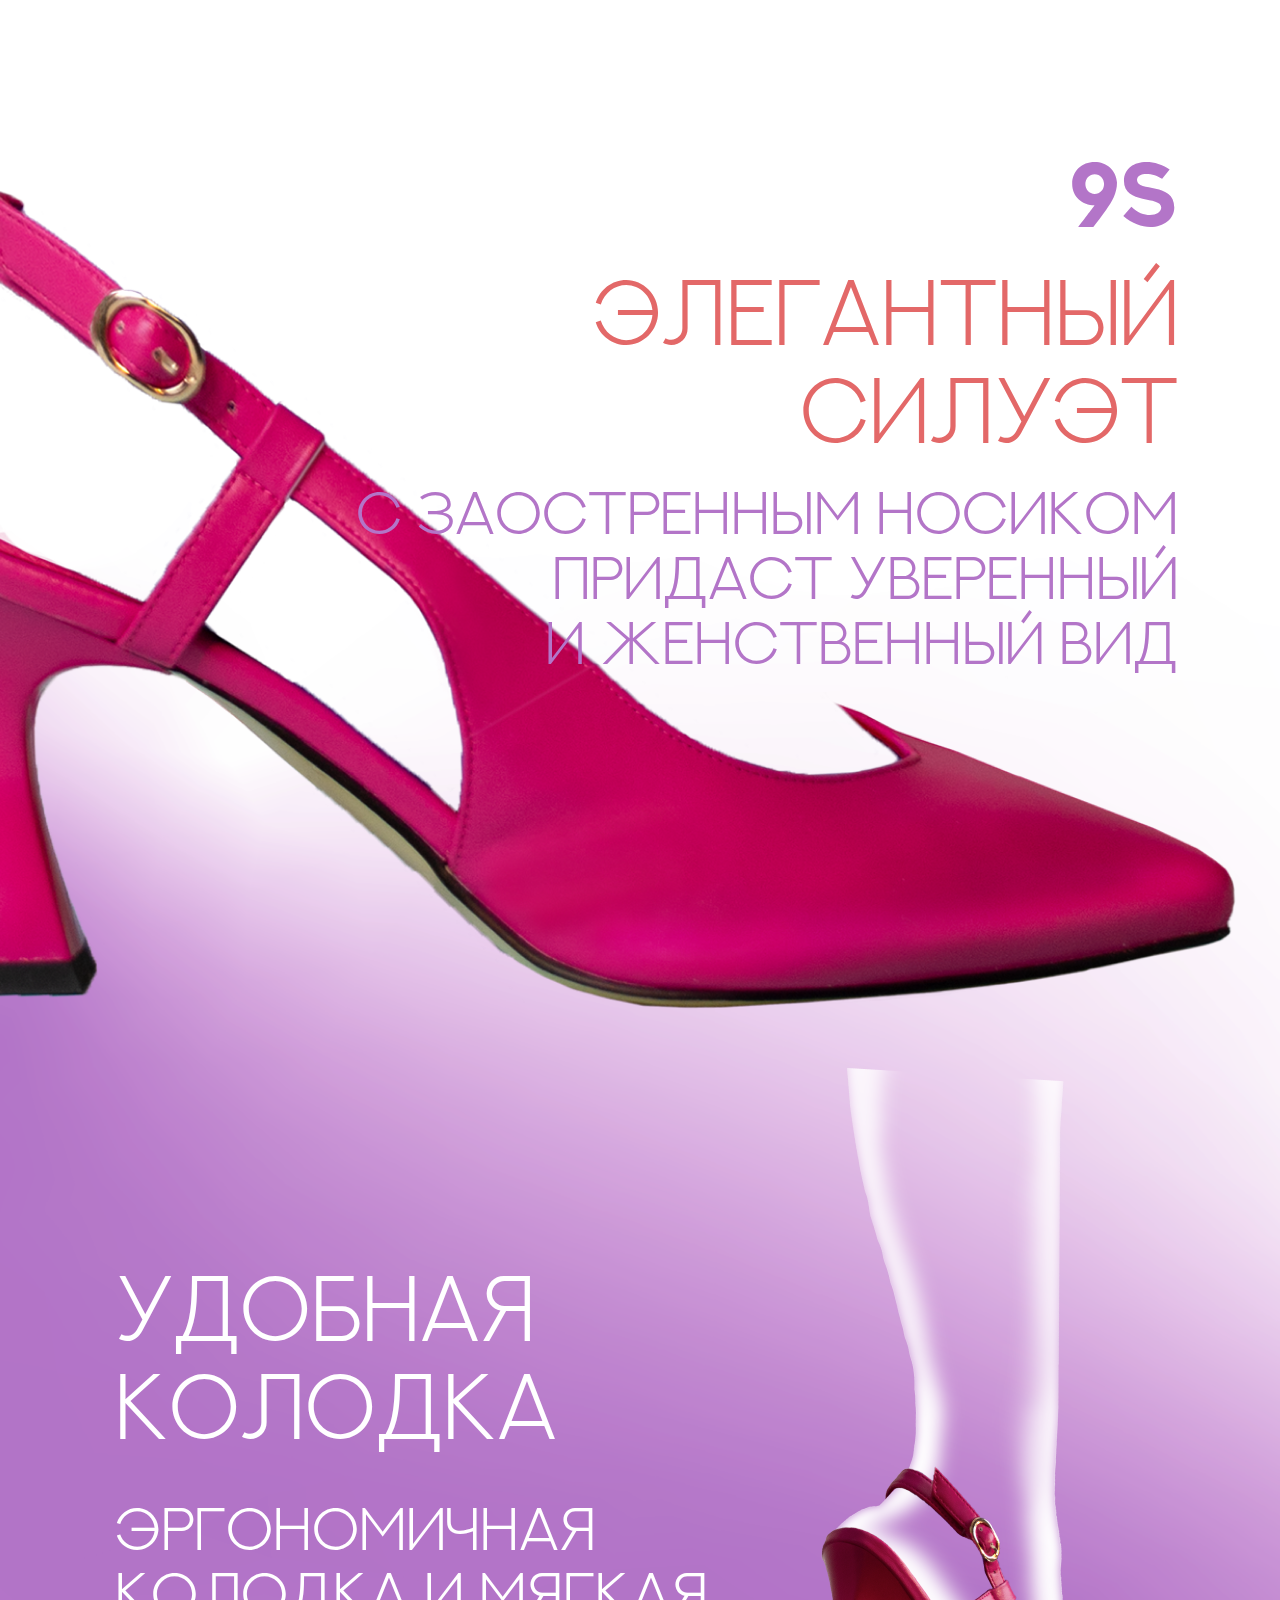
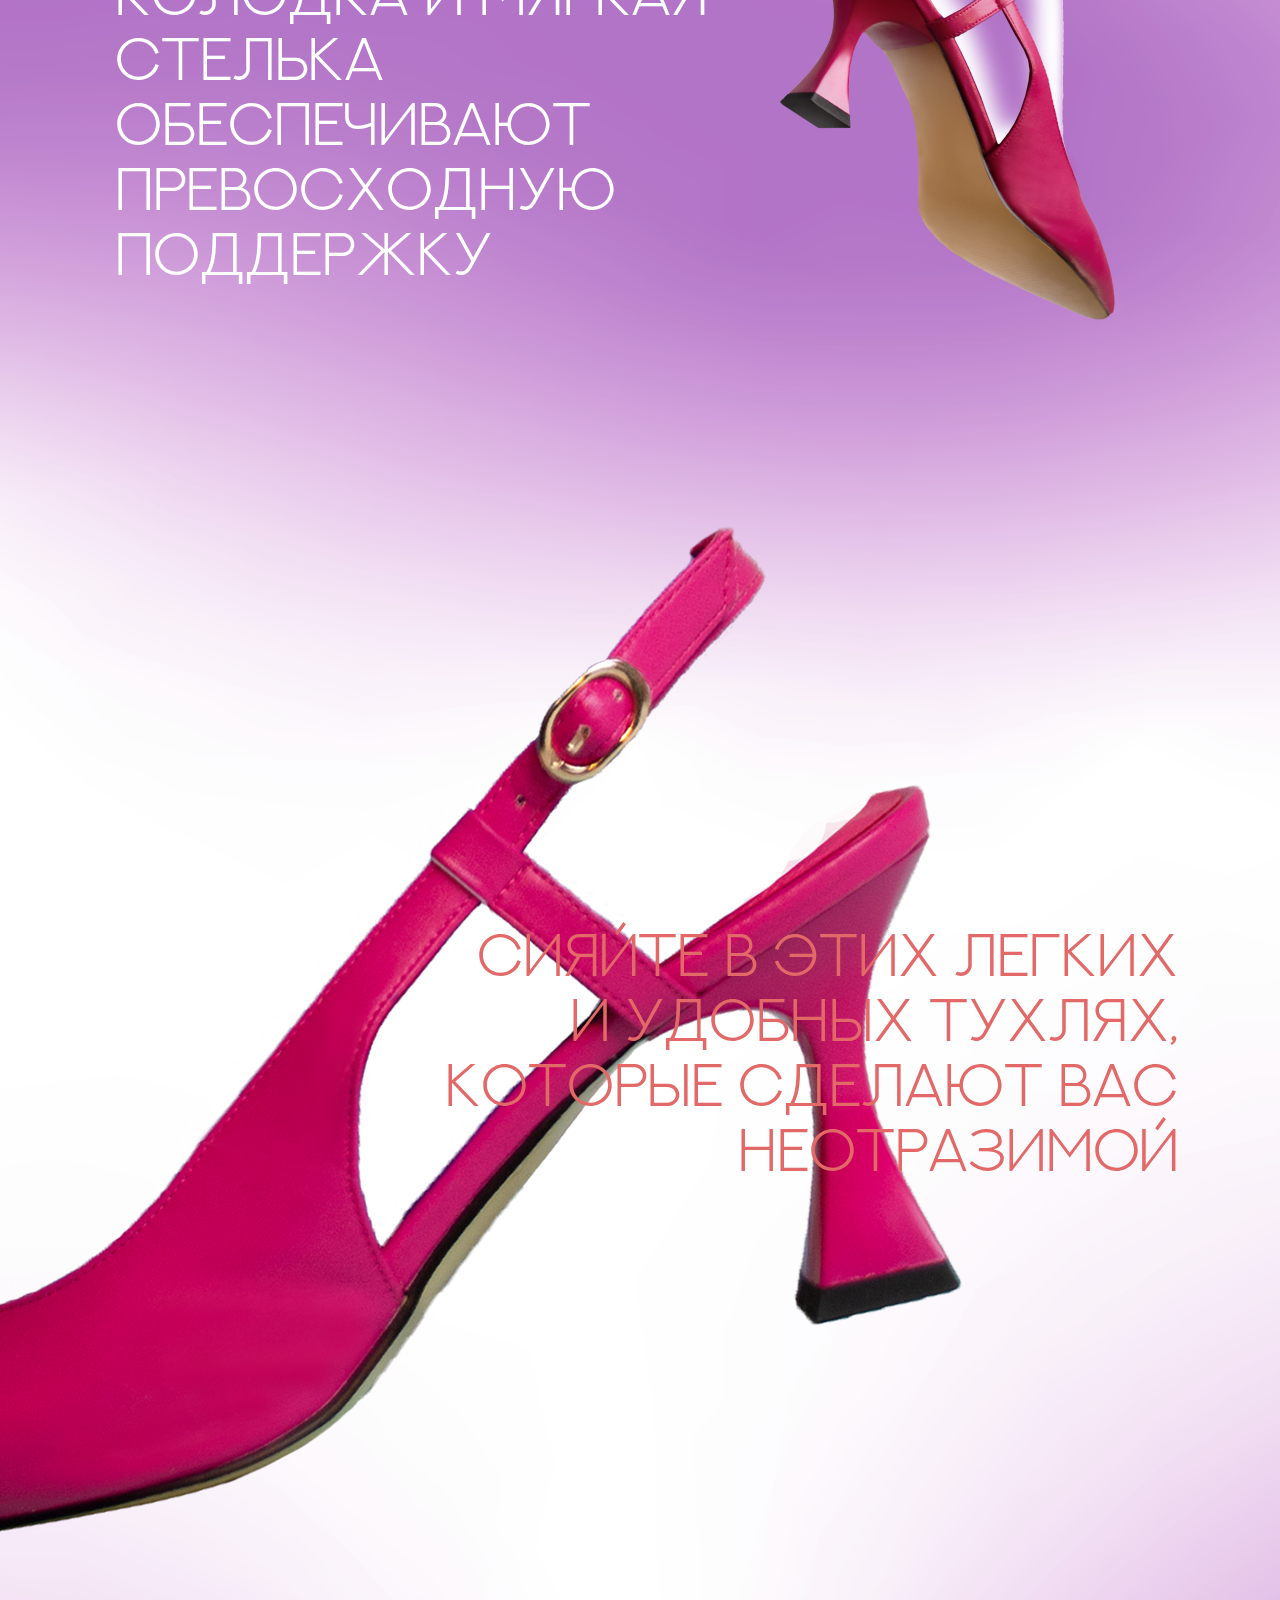
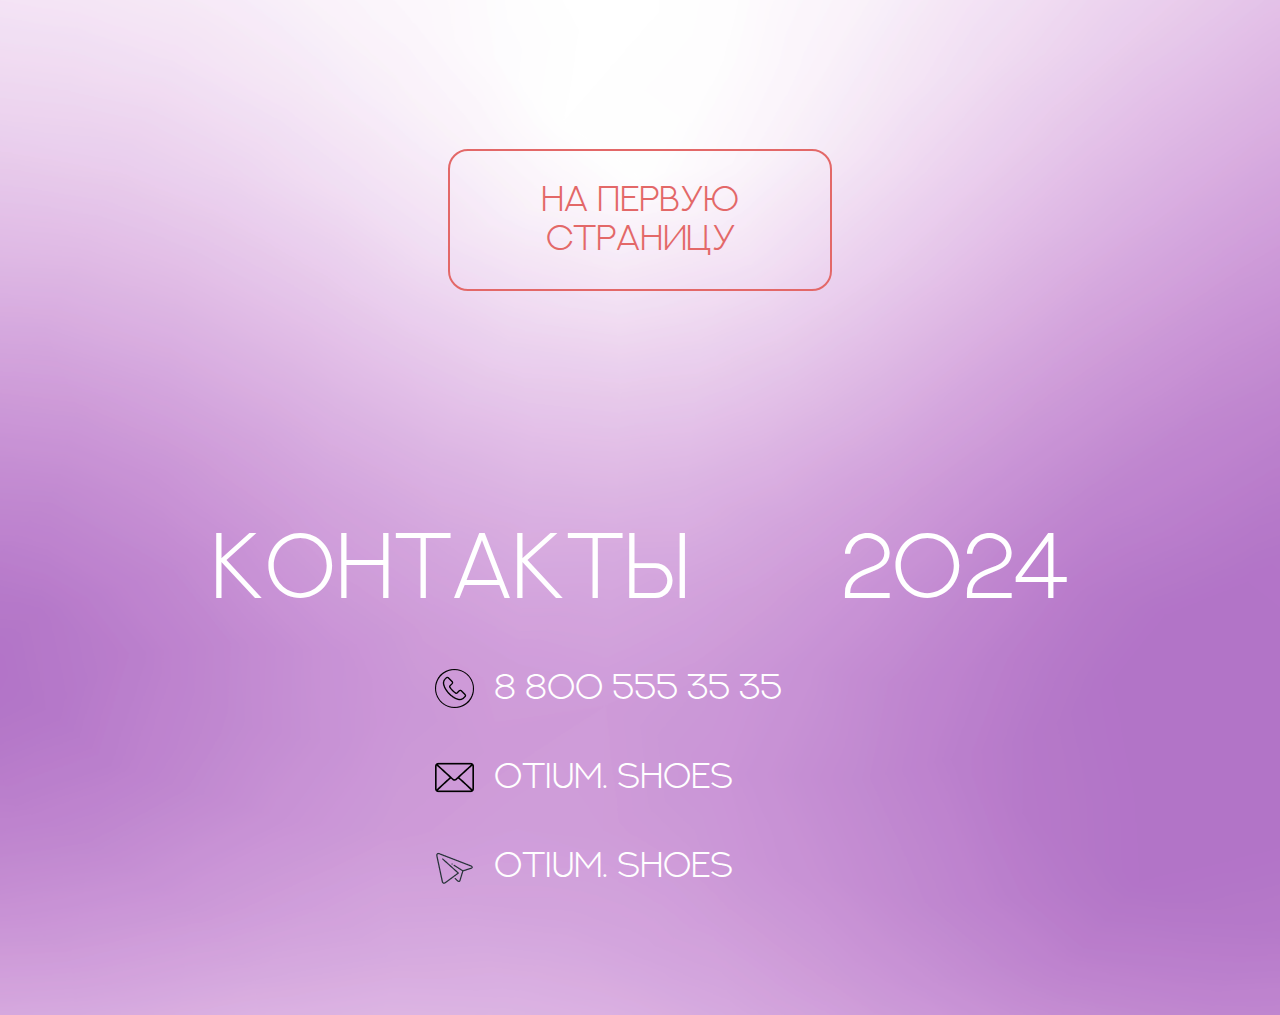
==== 9s/9s.html @ 593f5b3f "Initial commit" ====
<!DOCTYPE html>
<html lang="en">
  <head>
    <meta charset="UTF-8" />
    <meta name="viewport" content="width=device-width, initial-scale=1.0" />
    <link rel="stylesheet" href="../index.css" />
    <link rel="stylesheet" href="./9s.css" />
    <title>Document</title>
  </head>
  <body>
    <div class="container">
      <header>
        <img src="../img/9s_1.png" alt="Розовая туфля" />
        <div class="header__text">
          <h1>9S</h1>
          <h2>Элегантный<br />силуэт</h2>
          <h3>
            С заостренным носиком<br />придаст уверенный<br />и женственный вид
          </h3>
        </div>
      </header>

      <div class="first__description">
        <div class="first__description__text">
          <h2>Удобная<br />колодка</h2>
          <span
            >Эргономичная<br />колодка и мягкая<br />стелька обеспечивают<br />превосходную<br />поддержку</span
          >
        </div>
        <img src="../img/9s_2.png" alt="Картинка туфель" />
      </div>

      <div class="second__description">
        <img src="../img/9s_3.png" alt="" />
        <span>
          Сияйте в этих легких<br />и удобных тухлях,<br />которые сделают
          вас<br />неотразимой
        </span>
      </div>

      <button class="btn__back">На первую страницу</button>

      <footer>
        <div class="footer__contacts-and-year">
          <h2>Контакты</h2>
          <span>2024</span>
        </div>
        <div class="footer__text">
          <div>
            <img src="../img/phone_icon.png" alt="Иконка телефона" />
            <span>8 800 555 35 35</span>
          </div>
          <div>
            <img src="../img/mail_icon.png" alt="Иконка почты" />
            <span>Otium. Shoes</span>
          </div>
          <div>
            <img src="../img/tg_icon.png" alt="Иконка ТГ" />
            <span>Otium. Shoes</span>
          </div>
        </div>
      </footer>
    </div>

    <script src="./9s.js"></script>
  </body>
</html>
---- index.css ----
* {
  margin: 0;
  padding: 0;
  box-sizing: border-box;
}

@font-face {
  font-family: Next ART;
  src: url("../fonts/NEXT\ ART_Bold.otf") format("opentype");
  font-weight: 900;
}

@font-face {
  font-family: Next ART;
  src: url("../fonts/NEXT\ ART_Regular.otf") format("opentype");
  font-weight: 500;
}

@font-face {
  font-family: Next ART;
  src: url("../fonts/NEXT\ ART_Light.otf") format("opentype");
  font-weight: 300;
}

body {
  font-family: Next ART;
}

header {
  position: relative;
}

.header__text {
  position: absolute;
  right: 8%;
  top: 150px;
  display: flex;
  flex-direction: column;
  gap: 20px;
  float: right;
  text-align: right;
  min-width: max-content;
}

.header__text h1 {
  font-weight: 900;
  font-size: 90px;
}

.header__text h2 {
  font-weight: 300;
  font-size: 90px;
}

.header__text h3 {
  font-weight: 300;
  font-size: 60px;
}

.first__description {
  display: flex;
  justify-content: space-between;
}

.first__description__text {
  margin-left: 9%;
}

.first__description__text h2 {
  font-size: 90px;
  color: white;
  font-weight: 300;
  margin-bottom: 40px;
}

.first__description__text span {
  color: white;
  font-size: 60px;
  margin-top: 30px;
  font-weight: 300;
}

.second__description {
  display: flex;
  position: relative;
}

.second__description span {
  min-width: max-content;
  position: absolute;
  right: 8%;
  font-size: 60px;
  font-weight: 300;
  text-align: right;
  float: right;
}

.btn__back {
  width: 30%;
  padding: 30px 0;
  border: 2px solid #E36868;
  border-radius: 20px;
  color: #E36868;
  cursor: pointer;
  background: none;
  font-size: 36px;
  margin: auto;
  display: flex;
  justify-content: center;
  align-items: center;
  font-family: Next ART;
  font-weight: 300;
  margin-top: 150px;
}

.footer__contacts-and-year {
  display: flex;
  justify-content: space-between;
  width: 67%;
  margin: auto;
}

.footer__contacts-and-year h2 {
  color: white;
  font-size: 90px;
  font-weight: 300;
}

.footer__contacts-and-year span {
  font-size: 90px;
  font-weight: 300;
}

.footer__text {
  display: flex;
  flex-direction: column;
  gap: 50px;
  margin-top: 50px;
  color: white;
  font-size: 36px;
  font-weight: 300;
  margin-left: 34%;
}

.footer__text div {
  display: flex;
  gap: 20px;
}
---- 9s/9s.css ----
.container {
    width: 100%;
    height: 4215px;
    background-image: url("../img/9s_bg.png");
}

header img {
    margin-top: 187px;
}

.header__text h1 {
    color: #B375C8;
}

.header__text h2 {
    color: #E36868;
}

.header__text h3 {
    color: #B375C8;
}

.first__description__text {
    margin-top: 250px;
}

.first__description img {
    margin: 50px 8% 0 0;
}

.second__description img {
    margin-top: 200px;
}

.second__description span {
    color: #E36868;
    margin-top: 600px;
}

footer {
    margin-top: 230px;
}

.footer__contacts-and-year span {
    color: white;
}
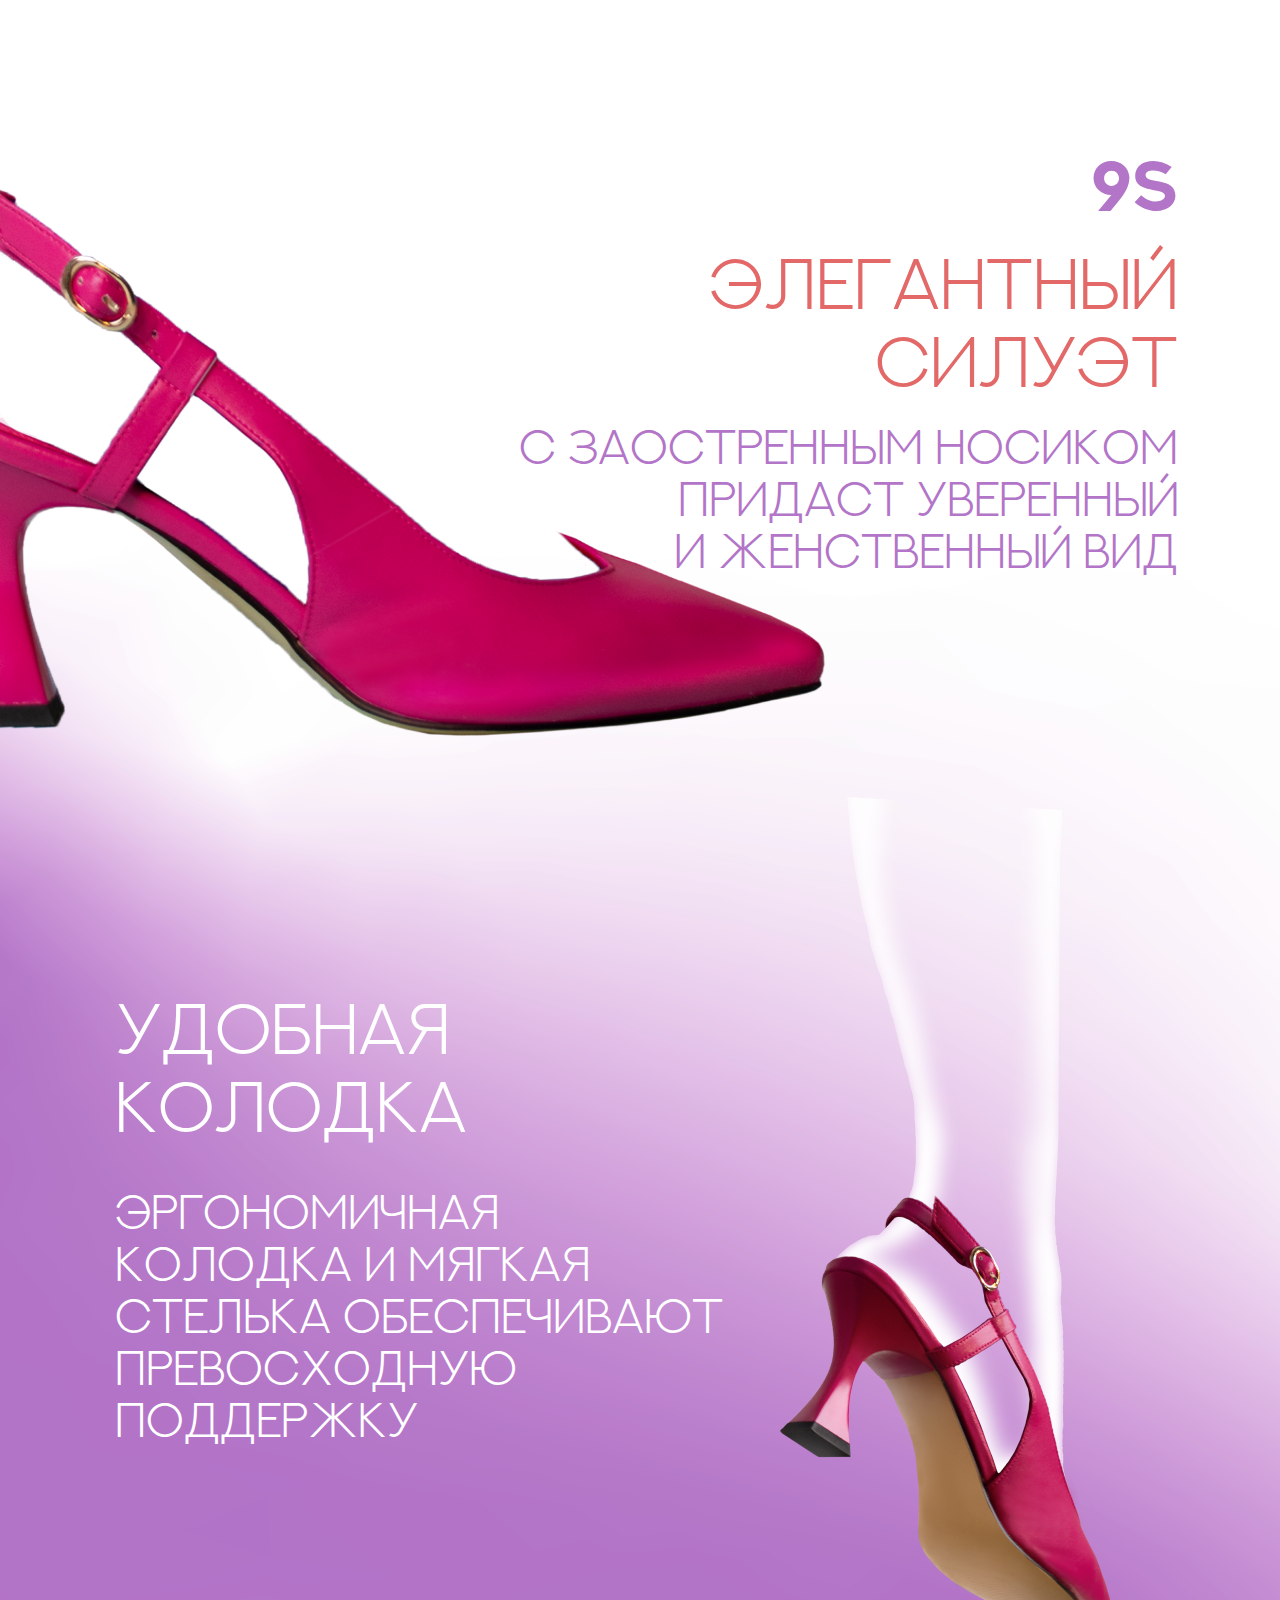
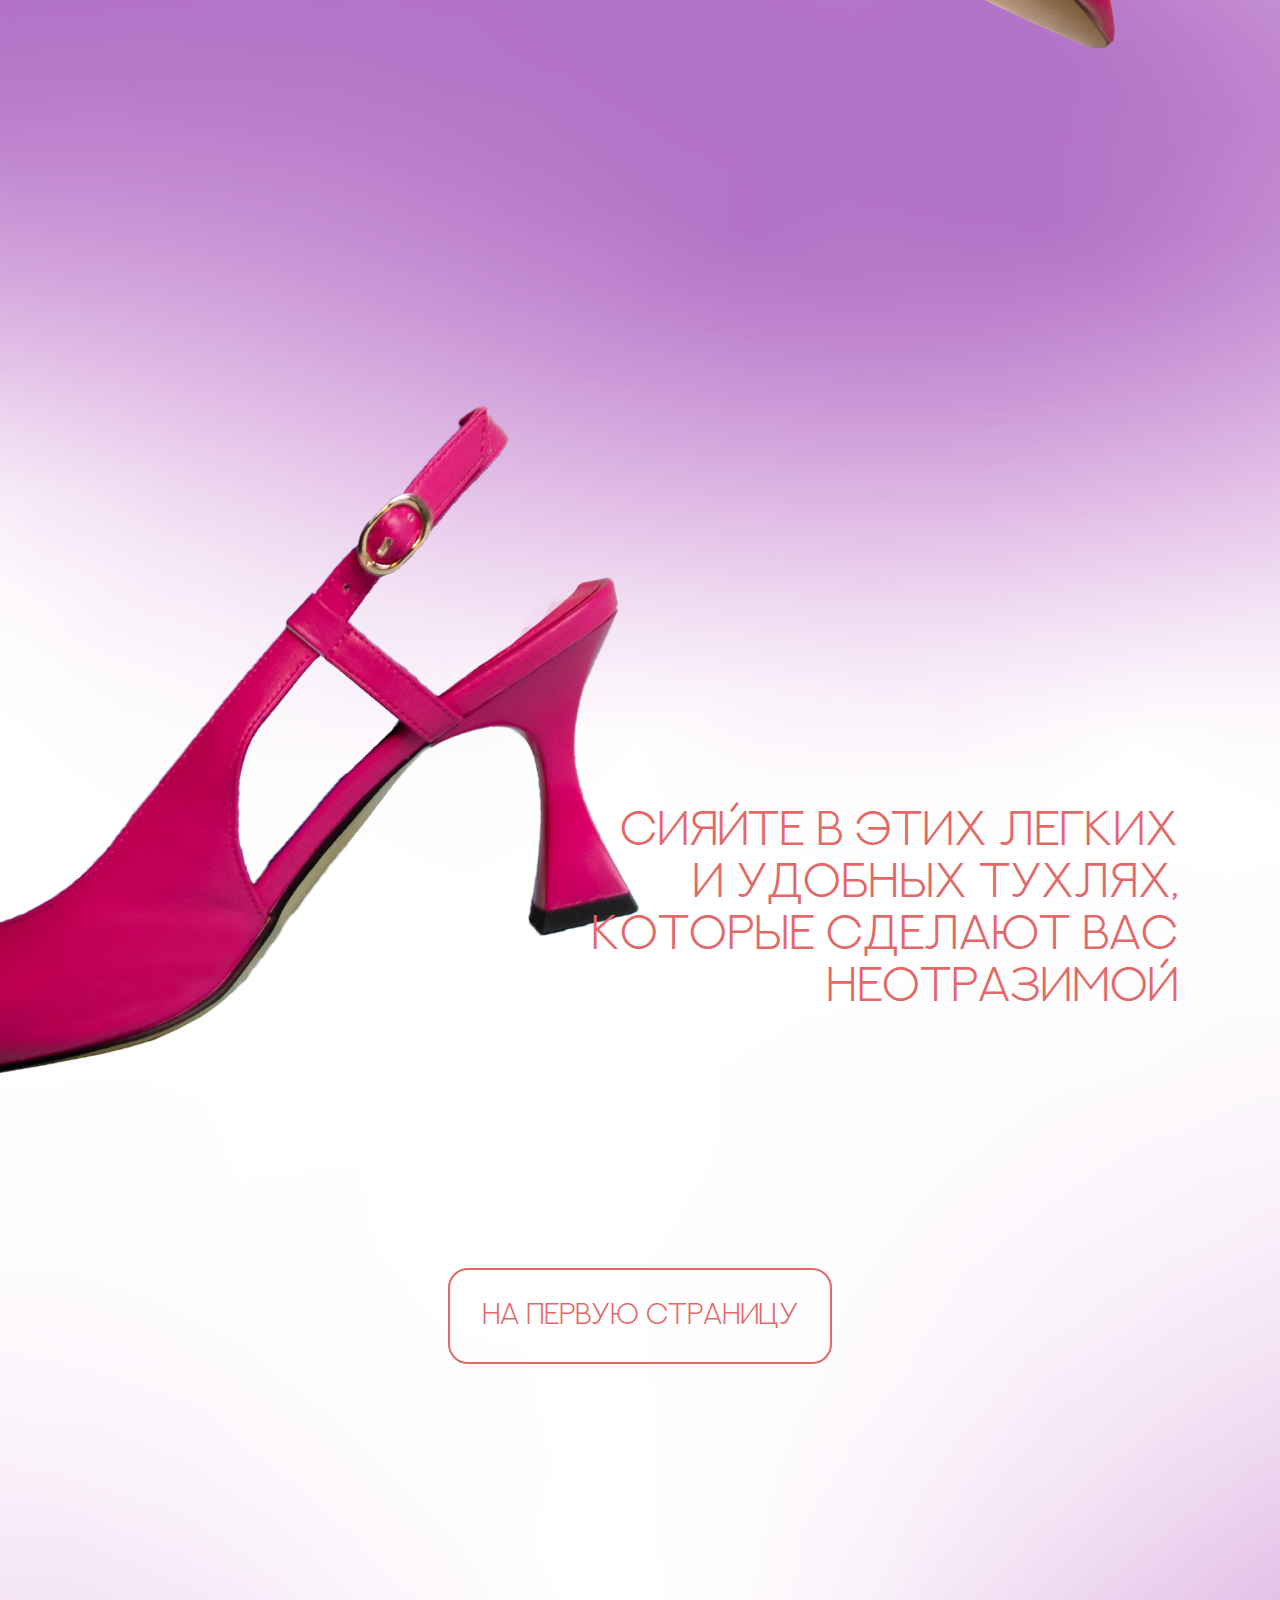
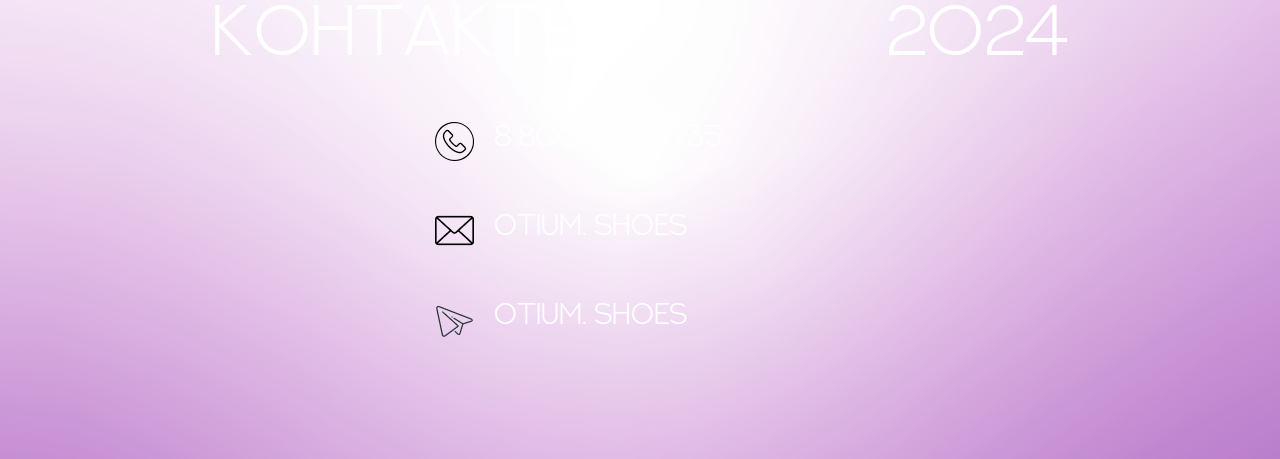
==== commit 7736c530: "Added links" ====
--- a/9s/9s.html
+++ b/9s/9s.html
@@ -42,24 +42,24 @@
 
       <footer>
         <div class="footer__contacts-and-year">
-          <h2>Контакты</h2>
-          <span>2024</span>
+            <h2>Контакты</h2>
+            <span>2024</span>
         </div>
         <div class="footer__text">
           <div>
-            <img src="../img/phone_icon.png" alt="Иконка телефона" />
-            <span>8 800 555 35 35</span>
+            <img src="../img/phone_icon.png" alt="Иконка телефона">
+            <a href="https://www.whatsapp.com/?lang=ru_RU" target="_blank">8 800 555 35 35</a>
           </div>
           <div>
-            <img src="../img/mail_icon.png" alt="Иконка почты" />
-            <span>Otium. Shoes</span>
+            <img src="../img/mail_icon.png" alt="Иконка почты">
+            <a href="https://mail.ru/" target="_blank">Otium. Shoes</a>
           </div>
           <div>
-            <img src="../img/tg_icon.png" alt="Иконка ТГ" />
-            <span>Otium. Shoes</span>
+            <img src="../img/tg_icon.png" alt="Иконка ТГ">
+            <a href="https://t.me/kobrrrin" target="_blank">Otium. Shoes</a>
           </div>
         </div>
-      </footer>
+    </footer>
     </div>
 
     <script src="./9s.js"></script>
--- a/index.css
+++ b/index.css
@@ -6,20 +6,24 @@
 
 @font-face {
   font-family: Next ART;
-  src: url("../fonts/NEXT\ ART_Bold.otf") format("opentype");
+  src: url("./fonts/NEXT_ART_Bold.otf") format("opentype");
   font-weight: 900;
 }
 
 @font-face {
   font-family: Next ART;
-  src: url("../fonts/NEXT\ ART_Regular.otf") format("opentype");
+  src: url("./fonts/NEXT_ART_Regular.otf") format("opentype");
   font-weight: 500;
 }
 
 @font-face {
   font-family: Next ART;
-  src: url("../fonts/NEXT\ ART_Light.otf") format("opentype");
+  src: url("./fonts/NEXT_ART_Light.otf") format("opentype");
   font-weight: 300;
+}
+
+html {
+  font-size: 30px;
 }
 
 body {
@@ -44,17 +48,17 @@
 
 .header__text h1 {
   font-weight: 900;
-  font-size: 90px;
+  font-size: 3rem;
 }
 
 .header__text h2 {
   font-weight: 300;
-  font-size: 90px;
+  font-size: 3rem;
 }
 
 .header__text h3 {
   font-weight: 300;
-  font-size: 60px;
+  font-size: 2rem;
 }
 
 .first__description {
@@ -67,7 +71,7 @@
 }
 
 .first__description__text h2 {
-  font-size: 90px;
+  font-size: 3rem;
   color: white;
   font-weight: 300;
   margin-bottom: 40px;
@@ -75,7 +79,7 @@
 
 .first__description__text span {
   color: white;
-  font-size: 60px;
+  font-size: 2rem;
   margin-top: 30px;
   font-weight: 300;
 }
@@ -89,7 +93,7 @@
   min-width: max-content;
   position: absolute;
   right: 8%;
-  font-size: 60px;
+  font-size: 2rem;
   font-weight: 300;
   text-align: right;
   float: right;
@@ -103,7 +107,7 @@
   color: #E36868;
   cursor: pointer;
   background: none;
-  font-size: 36px;
+  font-size: 1.2rem;
   margin: auto;
   display: flex;
   justify-content: center;
@@ -122,12 +126,12 @@
 
 .footer__contacts-and-year h2 {
   color: white;
-  font-size: 90px;
+  font-size: 3rem;
   font-weight: 300;
 }
 
 .footer__contacts-and-year span {
-  font-size: 90px;
+  font-size: 3rem;
   font-weight: 300;
 }
 
@@ -137,12 +141,24 @@
   gap: 50px;
   margin-top: 50px;
   color: white;
-  font-size: 36px;
+  font-size: 1.2rem;
   font-weight: 300;
   margin-left: 34%;
+  padding-bottom: 120px;
 }
 
 .footer__text div {
   display: flex;
   gap: 20px;
 }
+
+.footer__text div a {
+  color: white;
+  text-decoration: none;
+}
+
+@media (max-width: 1700px) {
+  html {
+    font-size: 24px;
+  }
+}--- a/9s/9s.css
+++ b/9s/9s.css
@@ -1,46 +1,53 @@
 .container {
-    width: 100%;
-    height: 4215px;
-    background-image: url("../img/9s_bg.png");
+  width: 100%;
+  background-image: url("../img/9s_bg.png");
 }
 
 header img {
-    margin-top: 187px;
+  margin-top: 187px;
+  width: 65%;
 }
 
 .header__text h1 {
-    color: #B375C8;
+  color: #b375c8;
 }
 
 .header__text h2 {
-    color: #E36868;
+  color: #e36868;
 }
 
 .header__text h3 {
-    color: #B375C8;
+  color: #b375c8;
 }
 
 .first__description__text {
-    margin-top: 250px;
+  margin-top: 250px;
 }
 
 .first__description img {
-    margin: 50px 8% 0 0;
+  margin: 50px 8% 0 0;
 }
 
 .second__description img {
-    margin-top: 200px;
+  margin-top: 200px;
+  width: 50%;
 }
 
 .second__description span {
-    color: #E36868;
-    margin-top: 600px;
+  color: #e36868;
+  margin-top: 600px;
 }
 
 footer {
-    margin-top: 230px;
+  margin-top: 230px;
 }
 
 .footer__contacts-and-year span {
-    color: white;
-}+  color: white;
+}
+
+@media (max-width: 1700px) {
+  .second__description {
+    margin-top: 150px;
+  }
+}
